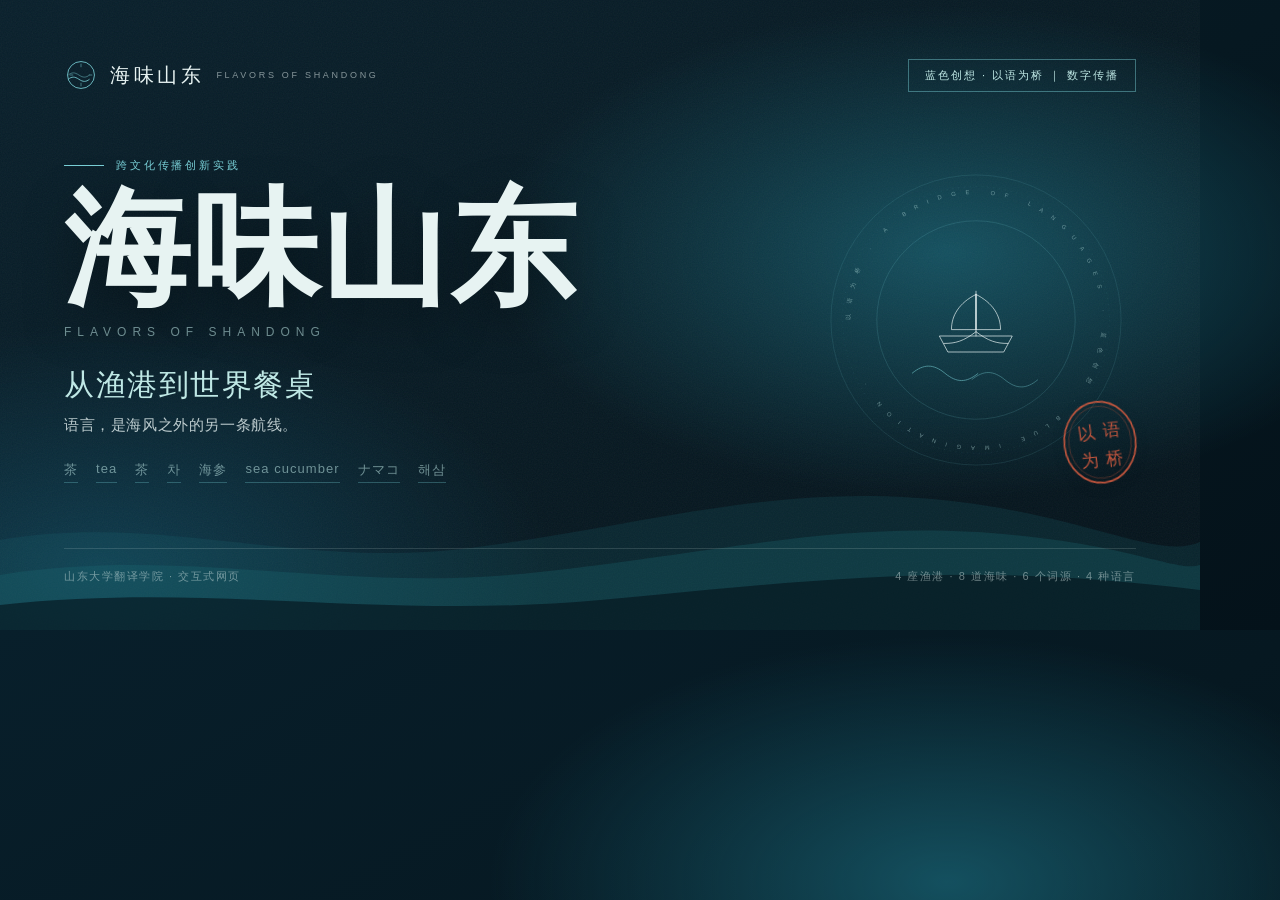
==== tools/og-cover.html @ 02e94b6b "当前版本源码（v6-nopager）+ 协作文档 TEAM.md" ====
<!DOCTYPE html>
<html lang="zh">
<head>
<meta charset="UTF-8">
<title>OG Cover · 海味山东</title>
<style>
  * { margin: 0; padding: 0; box-sizing: border-box; }
  body {
    width: 1200px; height: 630px; overflow: hidden;
    font-family: "Microsoft YaHei", "PingFang SC", sans-serif;
    color: #e7f3f2;
    background:
      radial-gradient(ellipse 55% 60% at 74% 40%, #14505f 0%, rgba(20,80,95,0) 65%),
      radial-gradient(ellipse 50% 55% at 8% 90%, #0d3a4c 0%, rgba(13,58,76,0) 70%),
      linear-gradient(150deg, #081f2b 0%, #061821 55%, #04121a 100%);
    position: relative;
  }
  .grain {
    position: absolute; inset: 0; opacity: .06; pointer-events: none;
    background-image: url("data:image/svg+xml,%3Csvg xmlns='http://www.w3.org/2000/svg' width='160' height='160'%3E%3Cfilter id='n'%3E%3CfeTurbulence type='fractalNoise' baseFrequency='.8' numOctaves='2' stitchTiles='stitch'/%3E%3C/filter%3E%3Crect width='160' height='160' filter='url(%23n)'/%3E%3C/svg%3E");
  }
  .waves { position: absolute; left: 0; right: 0; bottom: 0; height: 210px; }
  .waves svg { width: 100%; height: 100%; }
  .wrap { position: absolute; inset: 0; padding: 58px 64px 46px; display: flex; flex-direction: column; }
  .top { display: flex; align-items: center; justify-content: space-between; }
  .brand { display: flex; align-items: center; gap: 12px; }
  .mark { width: 34px; height: 34px; color: #79cfd6; }
  .brand-cn { font-family: "SimSun", "Songti SC", serif; font-size: 20px; letter-spacing: .18em; }
  .brand-en { font-size: 9px; letter-spacing: .3em; opacity: .55; }
  .badge {
    padding: 8px 16px; border: 1px solid rgba(121,207,214,.45);
    font-size: 11px; letter-spacing: .18em; color: #bfe8e5;
  }
  .main { flex: 1; display: flex; align-items: center; gap: 40px; }
  .copy { flex: 1; min-width: 0; }
  .eyebrow { display: flex; align-items: center; gap: 12px; font-size: 11px; letter-spacing: .26em; color: #79cfd6; }
  .eyebrow i { display: block; width: 40px; height: 1px; background: currentColor; }
  h1 {
    margin-top: 14px;
    font-family: "SimSun", "Songti SC", serif;
    font-size: 126px; line-height: 1; letter-spacing: .02em; font-weight: 700;
    text-shadow: 0 18px 50px rgba(0,0,0,.35);
  }
  .en { margin-top: 12px; font-size: 12px; letter-spacing: .5em; color: rgba(191,232,229,.55); }
  .sub { margin-top: 26px; font-family: "SimSun", "Songti SC", serif; font-size: 30px; color: #bfe8e5; letter-spacing: .05em; }
  .tag { margin-top: 10px; font-size: 15px; color: rgba(231,243,242,.8); letter-spacing: .04em; }
  .words { margin-top: 26px; display: flex; gap: 18px; font-size: 13px; color: rgba(191,232,229,.55); letter-spacing: .08em; }
  .words b { font-weight: 400; border-bottom: 1px solid rgba(121,207,214,.3); padding-bottom: 3px; }
  .art { width: 320px; height: 320px; flex-shrink: 0; color: #79cfd6; position: relative; }
  .art > svg:first-child { width: 100%; height: 100%; }
  .seal {
    position: absolute; right: -6px; bottom: -8px;
    width: 84px; height: auto;
    color: #d05a3f; opacity: .92;
    transform: rotate(-7deg);
    filter: drop-shadow(0 3px 10px rgba(0,0,0,.2));
  }
  .seal text { font-family: "SimSun", serif; font-size: 25px; text-anchor: middle; }
  .foot {
    display: flex; align-items: center; justify-content: space-between;
    padding-top: 20px; border-top: 1px solid rgba(231,243,242,.14);
    font-size: 11px; letter-spacing: .14em; color: rgba(231,243,242,.45);
  }
</style>
</head>
<body>
<div class="grain"></div>
<div class="waves">
  <svg viewBox="0 0 1200 210" preserveAspectRatio="none">
    <path d="M0 120 C 160 92 300 150 470 128 C 650 105 780 60 960 82 C 1090 98 1160 140 1200 122 L1200 210 L0 210 Z" fill="rgba(30,111,122,.18)"/>
    <path d="M0 155 C 190 125 340 175 540 152 C 740 130 860 95 1040 118 C 1140 130 1180 152 1200 145 L1200 210 L0 210 Z" fill="rgba(30,111,122,.26)"/>
    <path d="M0 185 C 210 162 380 200 600 180 C 820 160 960 140 1200 170 L1200 210 L0 210 Z" fill="rgba(4,18,26,.6)"/>
  </svg>
</div>

<div class="wrap">
  <div class="top">
    <div class="brand">
      <svg class="mark" viewBox="0 0 48 48" fill="none" stroke="currentColor" stroke-width="1.2">
        <circle cx="24" cy="24" r="19"/>
        <path d="M6 30c5-4 9-4 15 0s10 4 15 0"/>
        <path d="M6 24c5-4 9-4 15 0s10 4 15 0" opacity=".55"/>
        <path d="M24 8v5M24 35v5M8 24h5M35 24h5" opacity=".6"/>
      </svg>
      <span class="brand-cn">海味山东</span>
      <span class="brand-en">FLAVORS OF SHANDONG</span>
    </div>
    <div class="badge">蓝色创想 · 以语为桥 ｜ 数字传播</div>
  </div>

  <div class="main">
    <div class="copy">
      <p class="eyebrow"><i></i>跨文化传播创新实践</p>
      <h1>海味山东</h1>
      <p class="en">FLAVORS&nbsp;OF&nbsp;SHANDONG</p>
      <p class="sub">从渔港到世界餐桌</p>
      <p class="tag">语言，是海风之外的另一条航线。</p>
      <div class="words">
        <b>茶</b><b>tea</b><b>茶</b><b>차</b>
        <b>海参</b><b>sea cucumber</b><b>ナマコ</b><b>해삼</b>
      </div>
    </div>
    <div class="art">
      <svg viewBox="0 0 600 600" fill="none" stroke="currentColor">
        <circle cx="300" cy="300" r="272" opacity=".22"/>
        <circle cx="300" cy="300" r="250" opacity=".16" stroke-dasharray="2 9"/>
        <circle cx="300" cy="300" r="186" opacity=".3"/>
        <text fill="rgba(191,232,229,.5)" stroke="none" font-size="11" letter-spacing="18" font-family="Microsoft YaHei, sans-serif">
          <textPath href="#p" startOffset="0">以语为桥 · A BRIDGE OF LANGUAGES · 蓝色创想 · BLUE IMAGINATION · </textPath>
        </text>
        <path id="p" d="M300,300 m-236,0 a236,236 0 1,1 472,0 a236,236 0 1,1 -472,0" fill="none" stroke="none"/>
        <g stroke="rgba(231,243,242,.82)" stroke-width="1.6" stroke-linecap="round">
          <path d="M232 330 l136 0 l-16 30 l-104 0 z"/>
          <path d="M300 330 V246"/>
          <path d="M300 252 C 268 268 254 292 254 318 L300 318 Z"/>
          <path d="M300 252 C 332 268 346 292 346 318 L300 318 Z"/>
          <path d="M300 322 C 276 340 262 344 240 344"/>
          <path d="M300 322 C 324 340 338 344 360 344"/>
        </g>
        <g stroke="#79cfd6" stroke-width="1.3" opacity=".8">
          <path d="M180 400 c 22 -18 40 -18 62 0 s 40 18 62 0"/>
          <path d="M292 412 c 22 -18 40 -18 62 0 s 40 18 62 0" opacity=".7"/>
        </g>
      </svg>
      <svg class="seal" viewBox="0 0 120 132" aria-hidden="true">
        <defs>
          <filter id="sealRough" x="-20%" y="-20%" width="140%" height="140%">
            <feTurbulence type="fractalNoise" baseFrequency=".85" numOctaves="2" result="noise"/>
            <feDisplacementMap in="SourceGraphic" in2="noise" scale="1.8" xChannelSelector="R" yChannelSelector="G"/>
          </filter>
        </defs>
        <g filter="url(#sealRough)">
          <g fill="none" stroke="currentColor">
            <ellipse cx="60" cy="66" rx="51" ry="58" stroke-width="2.4"/>
            <ellipse cx="60" cy="66" rx="44.5" ry="51.5" stroke-width=".9" opacity=".55"/>
          </g>
          <g fill="currentColor">
            <text x="42" y="59" transform="rotate(-1.5 42 59)">以</text>
            <text x="78" y="59" transform="rotate(1.5 78 59)">语</text>
            <text x="42" y="99" transform="rotate(1.5 42 99)">为</text>
            <text x="78" y="99" transform="rotate(-1.5 78 99)">桥</text>
          </g>
        </g>
      </svg>
    </div>
  </div>

  <div class="foot">
    <span>山东大学翻译学院 · 交互式网页</span>
    <span>4 座渔港 · 8 道海味 · 6 个词源 · 4 种语言</span>
  </div>
</div>
</body>
</html>
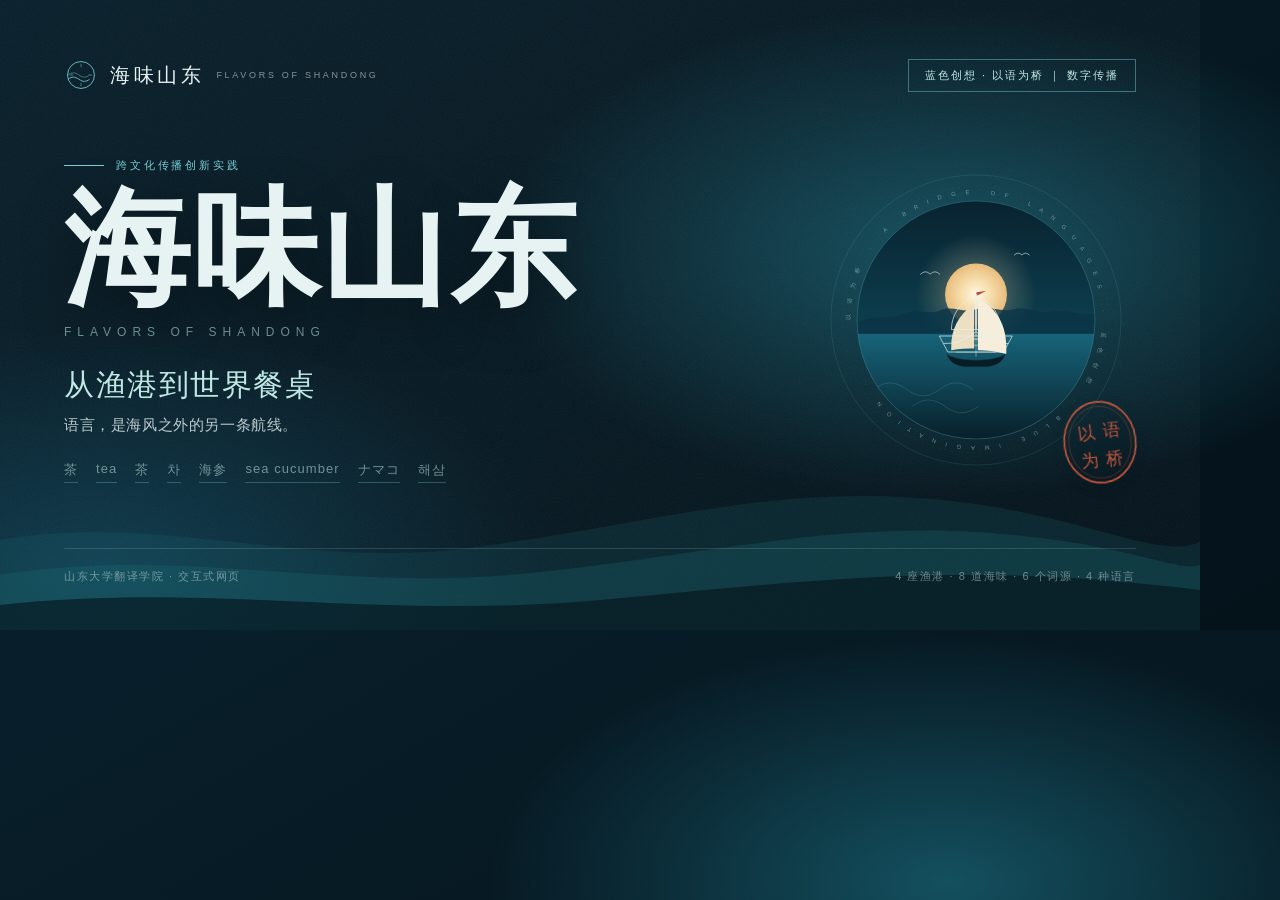
==== commit 2c69ee9d: "v9：加插画层与两个新页面（解字「鲜」/ 四时），原有内容全部保留 - 新增 css/art.css、js/art.js：首屏水墨场景（日/远山/帆船/海鸥/浪）、山东半岛地图重绘、   八道菜插画、" ====
--- a/tools/og-cover.html
+++ b/tools/og-cover.html
@@ -104,7 +104,51 @@
       <svg viewBox="0 0 600 600" fill="none" stroke="currentColor">
         <circle cx="300" cy="300" r="272" opacity=".22"/>
         <circle cx="300" cy="300" r="250" opacity=".16" stroke-dasharray="2 9"/>
-        <circle cx="300" cy="300" r="186" opacity=".3"/>
+        <defs>
+          <clipPath id="ogClip"><circle cx="300" cy="300" r="223"/></clipPath>
+          <linearGradient id="ogSky" x1="0" y1="0" x2="0" y2="1">
+            <stop offset="0" stop-color="#08222f"/><stop offset=".55" stop-color="#0d4050"/><stop offset="1" stop-color="#17687a"/>
+          </linearGradient>
+          <linearGradient id="ogSea" x1="0" y1="0" x2="0" y2="1">
+            <stop offset="0" stop-color="#17647a"/><stop offset="1" stop-color="#061821"/>
+          </linearGradient>
+          <radialGradient id="ogSun" cx="50%" cy="50%" r="50%">
+            <stop offset="0" stop-color="#fff6e2"/><stop offset=".45" stop-color="#f7dfae"/><stop offset="1" stop-color="#e8bd7c"/>
+          </radialGradient>
+          <radialGradient id="ogHalo" cx="50%" cy="50%" r="50%">
+            <stop offset="0" stop-color="#f7dfae" stop-opacity=".42"/>
+            <stop offset=".6" stop-color="#f7dfae" stop-opacity=".16"/>
+            <stop offset="1" stop-color="#f7dfae" stop-opacity="0"/>
+          </radialGradient>
+        </defs>
+        <g clip-path="url(#ogClip)">
+          <rect x="70" y="70" width="460" height="470" fill="url(#ogSky)" stroke="none"/>
+          <circle cx="300" cy="252" r="112" fill="url(#ogHalo)" stroke="none"/>
+          <circle cx="300" cy="252" r="58" fill="url(#ogSun)" stroke="none"/>
+          <path d="M70 306 C 118 288 140 300 166 288 C 190 277 206 292 232 282 C 258 272 274 288 300 280 C 326 272 344 286 370 280 C 398 273 416 290 444 284 C 472 278 496 294 530 288 L530 340 L70 340 Z" fill="#0b3446" opacity=".8" stroke="none"/>
+          <rect x="70" y="326" width="460" height="220" fill="url(#ogSea)" stroke="none"/>
+          <g fill="#f8e3b6" stroke="none">
+            <rect x="266" y="334" width="68" height="4" rx="2" opacity=".5"/>
+            <rect x="276" y="346" width="48" height="3" rx="1.5" opacity=".38"/>
+            <rect x="262" y="359" width="76" height="3" rx="1.5" opacity=".3"/>
+          </g>
+          <g stroke="none" transform="translate(300 350) scale(.86) translate(-300 -350)">
+            <path d="M300 236 L300 372" stroke="#cfe6e2" stroke-opacity=".5" stroke-width="2"/>
+            <path d="M304 244 C 348 268 366 306 366 350 L366 366 C 344 360 322 358 304 358 Z" fill="#f6eedb"/>
+            <path d="M296 256 C 260 282 246 314 246 350 L246 358 C 264 354 282 354 296 354 Z" fill="#ecdfc2"/>
+            <path d="M300 232 L322 228 L300 240 Z" fill="#b8452f"/>
+            <path d="M236 366 C 260 384 340 384 364 366 C 358 384 344 392 324 394 L276 394 C 256 392 242 384 236 366 Z" fill="#081c26" stroke="#0f3b4c" stroke-width="1.2"/>
+          </g>
+          <g stroke="#e7f3f2" stroke-opacity=".7" stroke-width="1.6" fill="none" stroke-linecap="round">
+            <path d="M196 214 q 9 -9 18 0 q 9 -9 18 0"/>
+            <path d="M372 178 q 7 -7 14 0 q 7 -7 14 0"/>
+          </g>
+          <g stroke="#8fd3d6" stroke-opacity=".22" stroke-width="1.4" fill="none" stroke-linecap="round">
+            <path d="M108 430 c 22 -16 40 -16 62 0 s 40 16 62 0 s 40 -16 62 0"/>
+            <path d="M180 462 c 22 -16 40 -16 62 0 s 40 16 62 0"/>
+          </g>
+        </g>
+        <circle cx="300" cy="300" r="223" opacity=".42"/>
         <text fill="rgba(191,232,229,.5)" stroke="none" font-size="11" letter-spacing="18" font-family="Microsoft YaHei, sans-serif">
           <textPath href="#p" startOffset="0">以语为桥 · A BRIDGE OF LANGUAGES · 蓝色创想 · BLUE IMAGINATION · </textPath>
         </text>
@@ -117,7 +161,7 @@
           <path d="M300 322 C 276 340 262 344 240 344"/>
           <path d="M300 322 C 324 340 338 344 360 344"/>
         </g>
-        <g stroke="#79cfd6" stroke-width="1.3" opacity=".8">
+        <g stroke="#79cfd6" stroke-width="1.3" opacity="0">
           <path d="M180 400 c 22 -18 40 -18 62 0 s 40 18 62 0"/>
           <path d="M292 412 c 22 -18 40 -18 62 0 s 40 18 62 0" opacity=".7"/>
         </g>
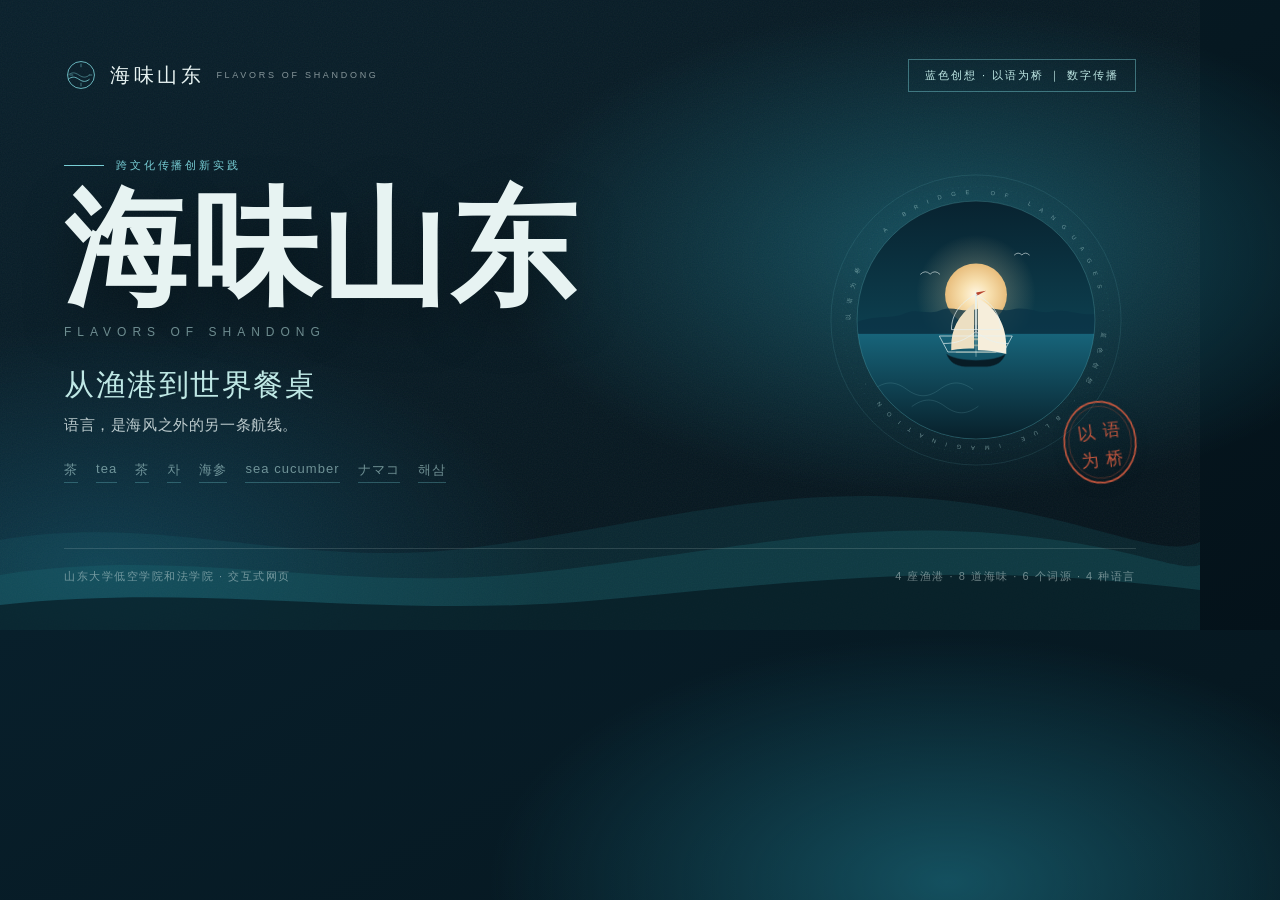
==== commit f36f1c05: "v15：港口档案卡改为气候/风土介绍 + 团队更正为低空学院和法学院 + 移除尾页海报墙" ====
--- a/tools/og-cover.html
+++ b/tools/og-cover.html
@@ -1,4 +1,4 @@
-<!DOCTYPE html>
+﻿<!DOCTYPE html>
 <html lang="zh">
 <head>
 <meta charset="UTF-8">
@@ -190,7 +190,7 @@
   </div>
 
   <div class="foot">
-    <span>山东大学翻译学院 · 交互式网页</span>
+    <span>山东大学低空学院和法学院 · 交互式网页</span>
     <span>4 座渔港 · 8 道海味 · 6 个词源 · 4 种语言</span>
   </div>
 </div>
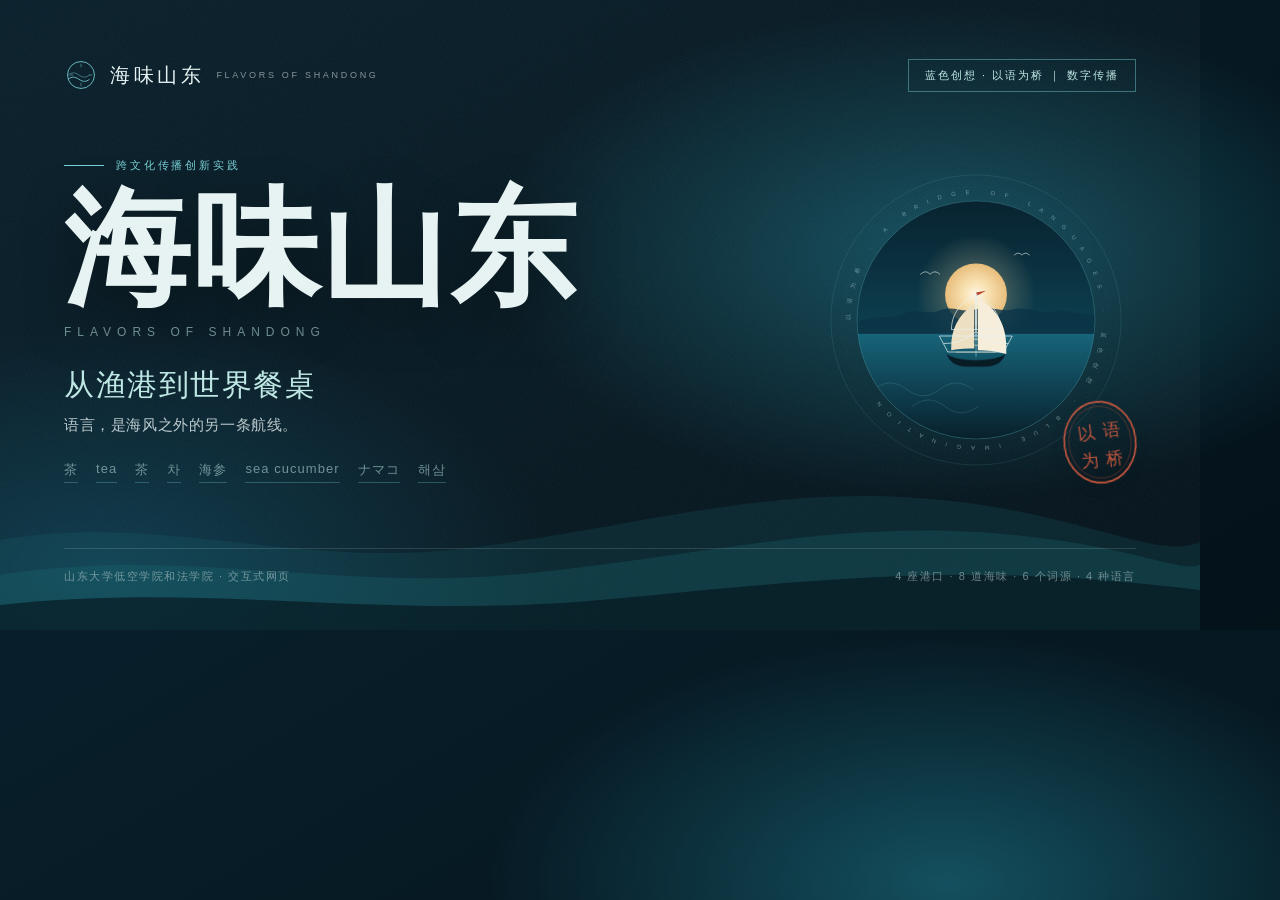
==== commit df28728b: "v16：修正 10 处事实/逻辑问题（产地、属名、词源、地图声明、AI 说明、年表、养殖方式等）" ====
--- a/tools/og-cover.html
+++ b/tools/og-cover.html
@@ -191,7 +191,7 @@
 
   <div class="foot">
     <span>山东大学低空学院和法学院 · 交互式网页</span>
-    <span>4 座渔港 · 8 道海味 · 6 个词源 · 4 种语言</span>
+    <span>4 座港口 · 8 道海味 · 6 个词源 · 4 种语言</span>
   </div>
 </div>
 </body>
